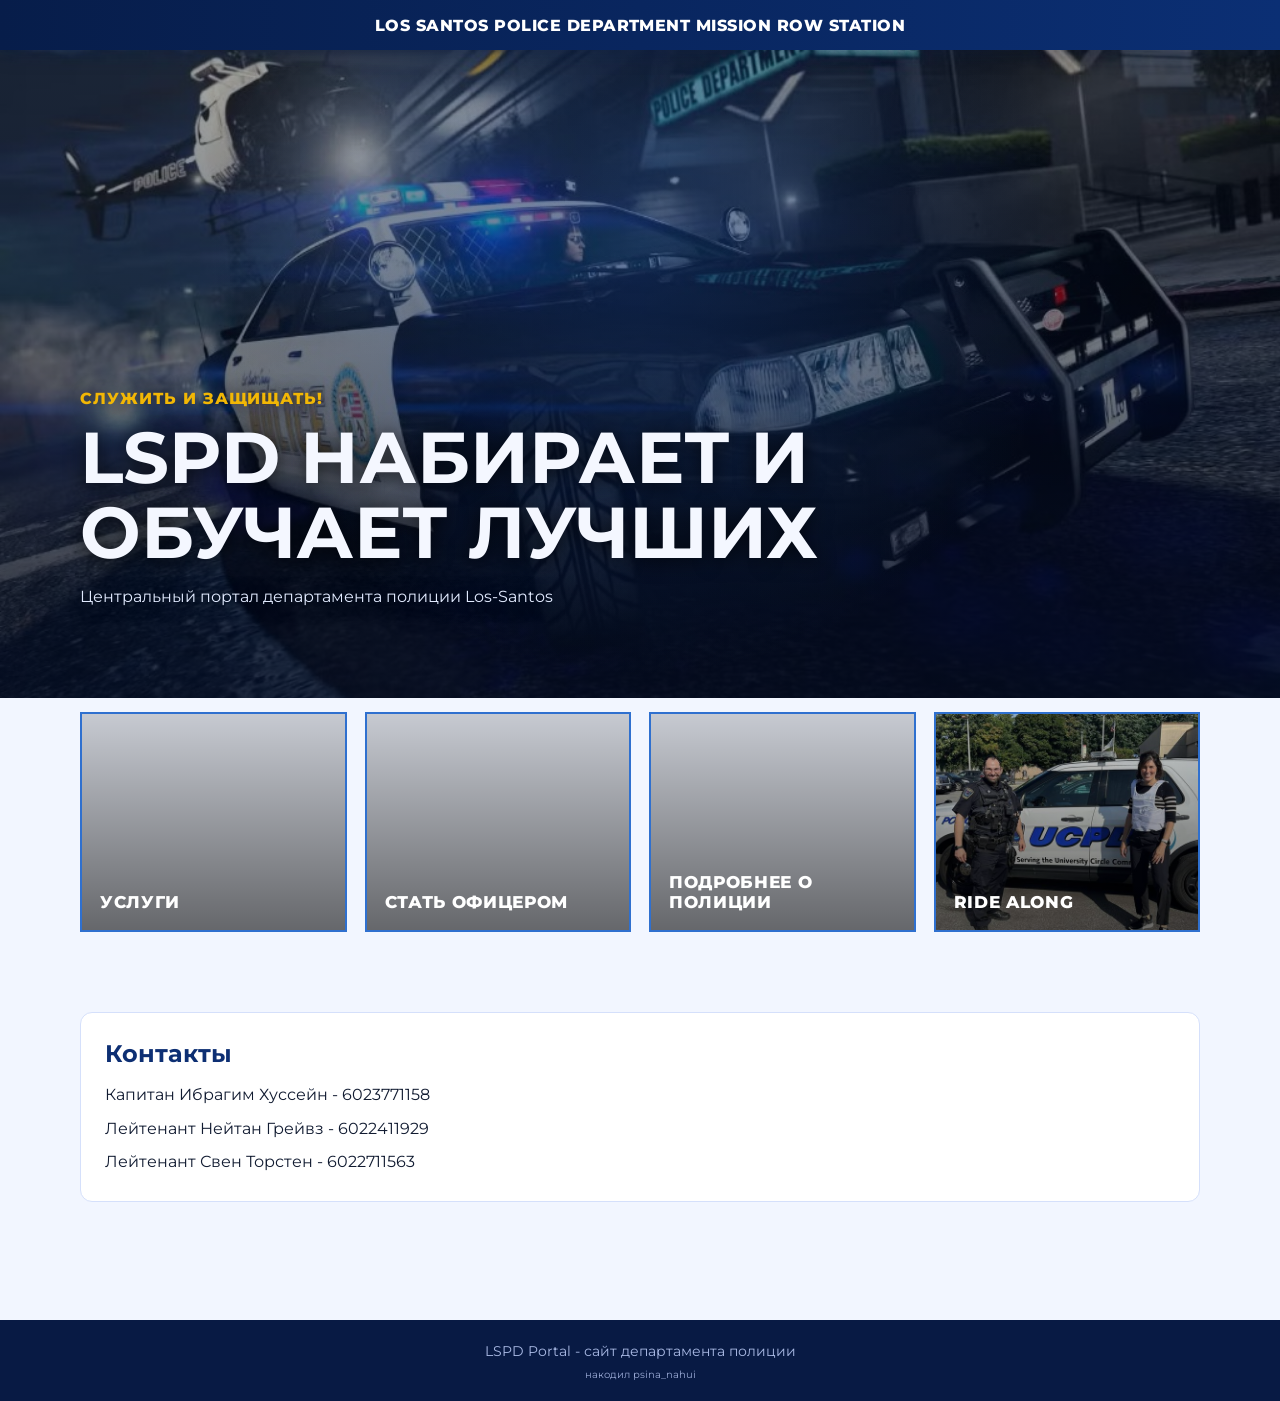
==== index.html @ c79b4810 "Футер: сайт департамента; карточка Ride Along — своё фото; правки текста Co-authored-by: Cursor <cur" ====
<!DOCTYPE html>
<html lang="ru">
<head>
  <meta charset="UTF-8">
  <meta name="viewport" content="width=device-width, initial-scale=1.0">
  <title>LSPD Portal | Los-Santos Police Department</title>
  <link rel="preconnect" href="https://fonts.googleapis.com">
  <link rel="preconnect" href="https://fonts.gstatic.com" crossorigin>
  <link href="https://fonts.googleapis.com/css2?family=Montserrat:wght@400;500;700;800&display=swap" rel="stylesheet">
  <link rel="stylesheet" href="styles.css">
</head>
<body>
  <header class="topbar">
    <div class="container nav">
      <a class="brand-text" href="index.html">LOS SANTOS POLICE DEPARTMENT MISSION ROW STATION</a>
    </div>
  </header>

  <main>
    <section class="hero">
      <div class="hero-overlay"></div>
      <div class="container hero-content">
        <p class="hero-kicker">Служить и защищать!</p>
        <h1>LSPD набирает и обучает лучших</h1>
        <p class="hero-subtitle">
          Центральный портал департамента полиции Los-Santos
        </p>
      </div>
    </section>

    <section class="section section-cards" id="forms">
      <div class="container">
        <div class="cards-grid">
        <a class="card card-2" href="uslugi.html" aria-label="Услуги департамента полиции">
          <span class="card-text-wrap">
            <span class="card-title">Услуги</span>
            <span class="card-hover-desc">Услуги предоставляемые департаментом полиции</span>
          </span>
        </a>
        <a class="card card-3" href="officer.html" aria-label="Стать офицером полиции Лос-Сантоса">
          <span class="card-text-wrap">
            <span class="card-title">Стать офицером</span>
            <span class="card-hover-desc">Требования, преимущества службы и подача заявлений в LSPD</span>
          </span>
        </a>
        <a class="card card-4" href="https://sites.google.com/view/projectbloodlines/главная-страница/цивилы/полиция" target="_blank" rel="noopener noreferrer" aria-label="Подробнее о полиции — справочные материалы">
          <span class="card-text-wrap">
            <span class="card-title">Подробнее о полиции</span>
            <span class="card-hover-desc">Справочные материалы о задачах и роли департамента в городе</span>
          </span>
        </a>
        <a class="card card-5" href="ride-along.html" aria-label="Программа Ride Along для граждан">
          <span class="card-text-wrap">
            <span class="card-title">Ride Along</span>
            <span class="card-hover-desc">Наблюдение за работой офицеров в патруле и подача заявки на участие</span>
          </span>
        </a>
        </div>
      </div>
    </section>

    <section class="section section-contacts" id="contacts">
      <div class="container contacts-box">
        <h2>Контакты</h2>
        <p>Капитан Ибрагим Хуссейн - 6023771158</p>
        <p>Лейтенант Нейтан Грейвз - 6022411929</p>
        <p>Лейтенант Свен Торстен - 6022711563</p>
      </div>
    </section>
  </main>

  <footer class="footer">
    <div class="container">
      <p class="footer-main">LSPD Portal - сайт департамента полиции</p>
      <p class="footer-note">накодил psina_nahui</p>
    </div>
  </footer>
</body>
</html>
---- styles.css ----
:root {
  --bg-dark: #071d4a;
  --bg-dark-2: #0b2f74;
  --accent: #1f66d1;
  --text: #f4f7ff;
  --muted: #cedaf8;
  --gold: #f2b705;
}

* {
  box-sizing: border-box;
}

html,
body {
  margin: 0;
  padding: 0;
  font-family: "Montserrat", Arial, sans-serif;
  background: #f2f6ff;
  color: #111b31;
}

.container {
  width: min(1120px, 92%);
  margin: 0 auto;
}

.topbar {
  position: sticky;
  top: 0;
  z-index: 50;
  height: 50px;
  background: linear-gradient(90deg, var(--bg-dark), var(--bg-dark-2));
  box-shadow: 0 4px 20px rgba(7, 29, 74, 0.28);
}

.nav {
  height: 50px;
  display: flex;
  align-items: center;
  justify-content: center;
}

.brand-text {
  color: #ffffff;
  font-size: clamp(0.72rem, 1.8vw, 1.02rem);
  font-weight: 800;
  letter-spacing: 0.03em;
  text-transform: uppercase;
  text-align: center;
  line-height: 1;
}

a.brand-text {
  text-decoration: none;
  display: flex;
  align-items: center;
  justify-content: center;
  width: 100%;
  min-height: 50px;
}

a.brand-text:hover {
  color: #e8eeff;
}

.hero {
  position: relative;
  min-height: 72vh;
  display: flex;
  align-items: flex-end;
  background:
    linear-gradient(180deg, rgba(4, 10, 28, 0.35) 0%, rgba(4, 12, 32, 0.82) 100%),
    url("images/hero-lspd.png") center/cover no-repeat;
}

.hero-inner {
  min-height: 48vh;
}

.hero-overlay {
  position: absolute;
  inset: 0;
  background: radial-gradient(circle at 50% 30%, rgba(37, 93, 191, 0.3), transparent 55%);
}

.hero-content {
  position: relative;
  z-index: 1;
  padding: 72px 0 88px;
  color: var(--text);
  text-shadow: 0 2px 20px rgba(0, 0, 0, 0.75);
}

.hero-kicker {
  margin: 0 0 12px;
  color: var(--gold);
  font-weight: 800;
  letter-spacing: 0.06em;
  text-transform: uppercase;
}

.hero h1 {
  margin: 0 0 14px;
  font-size: clamp(2rem, 6vw, 4.5rem);
  line-height: 1.04;
  max-width: 900px;
  text-transform: uppercase;
}

.hero-subtitle {
  margin: 0;
  max-width: 760px;
  color: #e2ebff;
  line-height: 1.65;
}

.section {
  padding: 58px 0;
}

.section-cards {
  padding-top: 4px;
}

.cards-grid {
  display: grid;
  grid-template-columns: repeat(4, minmax(0, 1fr));
  gap: 18px;
  /* не задавать горизонтальные margin — иначе перебивается margin: 0 auto у .container на том же элементе */
  padding: 10px 0;
  overflow: visible;
}

.cards-grid.single-card {
  grid-template-columns: minmax(260px, 460px);
  justify-content: center;
}

.card {
  position: relative;
  min-height: 220px;
  border: 2px solid #2f70cf;
  overflow: hidden;
  text-decoration: none;
  color: #ffffff;
  display: flex;
  align-items: flex-end;
  justify-content: flex-start;
  padding: 18px;
  background-size: cover;
  background-position: center;
  transition:
    transform 0.28s ease,
    box-shadow 0.28s ease;
}

.card::before {
  content: "";
  position: absolute;
  inset: 0;
  background: linear-gradient(180deg, rgba(0, 0, 0, 0.18), rgba(0, 0, 0, 0.58));
  transition: background 0.28s ease;
}

.card:hover,
.card:focus-visible {
  transform: scale(1.045);
  z-index: 2;
  box-shadow: 0 18px 42px rgba(13, 47, 115, 0.38);
}

.card:hover::before,
.card:focus-visible::before {
  background: linear-gradient(180deg, rgba(0, 0, 0, 0.52), rgba(0, 0, 0, 0.88));
}

.card:focus-visible {
  outline: 3px solid #5a9cff;
  outline-offset: 3px;
}

.card-text-wrap {
  display: block;
  position: relative;
  z-index: 1;
  width: 100%;
  max-width: 100%;
}

.card-title,
.card-hover-desc {
  display: block;
  transition: opacity 0.22s ease, visibility 0.22s ease;
}

.card-title {
  font-weight: 800;
  letter-spacing: 0.04em;
  text-transform: uppercase;
  font-size: 1.05rem;
}

.card-hover-desc {
  position: absolute;
  left: 0;
  right: 0;
  bottom: 0;
  opacity: 0;
  visibility: hidden;
  font-weight: 700;
  font-size: 0.92rem;
  line-height: 1.35;
  letter-spacing: 0.02em;
  text-transform: none;
}

.card:hover .card-title,
.card:focus-visible .card-title {
  opacity: 0;
  visibility: hidden;
}

.card:hover .card-hover-desc,
.card:focus-visible .card-hover-desc {
  opacity: 1;
  visibility: visible;
}

@media (prefers-reduced-motion: reduce) {
  .card {
    transition: none;
  }

  .card::before {
    transition: none;
  }

  .card-title,
  .card-hover-desc {
    transition: none;
  }
}

.card-2 {
  background-image: url("https://images.unsplash.com/photo-1450101499163-c8848c66ca85?auto=format&fit=crop&w=1200&q=80");
}

.card-3 {
  background-image: url("https://images.unsplash.com/photo-1589998059171-988d887df646?auto=format&fit=crop&w=1200&q=80");
}

.card-4 {
  background-image: url("https://images.unsplash.com/photo-1589829545856-d10d557cf95f?auto=format&fit=crop&w=1200&q=80");
}

.card-5 {
  background-image: url("images/ride-along-card.png");
}

.section-contacts {
  padding-top: 12px;
}

.contacts-box {
  background: #ffffff;
  border: 1px solid #d5e0fb;
  border-radius: 12px;
  padding: 26px 24px;
}

.contacts-box h2 {
  margin: 0 0 14px;
  color: #0d2f73;
}

.contacts-box p {
  margin: 0 0 8px;
  line-height: 1.6;
}

.contacts-box p:last-child {
  margin-bottom: 0;
}

.advantages-box {
  background: #ffffff;
  border: 1px solid #d5e0fb;
  border-radius: 12px;
  padding: 28px 24px;
}

.advantages-box h2 {
  margin: 0 0 14px;
  color: #0d2f73;
}

.advantages-box h3 {
  margin: 18px 0 10px;
  color: #0d2f73;
}

.advantages-box p {
  margin: 0 0 12px;
  line-height: 1.65;
}

.advantages-list {
  margin: 0 0 24px;
  padding-left: 24px;
  line-height: 1.7;
}

.pricing-age-note {
  margin: 12px 0 0;
  padding: 12px 14px;
  border-radius: 10px;
  background: #eef4ff;
  border: 1px solid #d7e4ff;
  line-height: 1.65;
}

.service-panel .price-list {
  margin: 0 0 18px;
  padding-left: 22px;
  line-height: 1.65;
}

.price-list li {
  margin-bottom: 8px;
}

.price-list li span {
  font-weight: 700;
  color: #0d2f73;
}

.service-label {
  display: block;
  margin: 0 0 8px;
  font-weight: 700;
  color: #0d2f73;
  font-size: 0.95rem;
}

.service-select {
  width: 100%;
  max-width: min(720px, 100%);
  margin: 0 0 18px;
  padding: 12px 14px;
  border-radius: 10px;
  border: 1px solid #c8d6f5;
  background: #f7f9ff;
  font-family: inherit;
  font-size: 0.95rem;
  color: #111b31;
  transition: border-color 0.25s ease, box-shadow 0.25s ease, transform 0.2s ease;
}

.service-select:focus {
  outline: none;
  border-color: #4f83dd;
  box-shadow: 0 0 0 4px rgba(79, 131, 221, 0.2);
  transform: translateY(-1px);
}

.service-panel {
  margin: 0 0 22px;
  background: #f8fbff;
  border: 1px solid #d7e4ff;
  border-radius: 10px;
  padding: 16px 16px 6px;
}

.service-panel p {
  margin: 0 0 12px;
  line-height: 1.65;
}

.service-panel-active {
  animation: panelFadeIn 0.35s ease;
}

@keyframes panelFadeIn {
  from {
    opacity: 0;
    transform: translateY(8px);
  }

  to {
    opacity: 1;
    transform: translateY(0);
  }
}

.actions-row {
  display: grid;
  grid-template-columns: repeat(3, minmax(0, 1fr));
  gap: 12px;
}

.actions-row-single {
  grid-template-columns: minmax(200px, 400px);
  justify-content: center;
}

.action-btn {
  display: inline-flex;
  align-items: center;
  justify-content: center;
  min-height: 54px;
  border: 0;
  border-radius: 10px;
  background: #1f66d1;
  color: #ffffff;
  text-decoration: none;
  font-weight: 700;
  text-align: center;
  padding: 12px 14px;
  cursor: pointer;
}

.action-btn:hover {
  background: #1859bb;
}

.action-btn-muted {
  background: #7890c4;
  cursor: not-allowed;
}

.action-btn-muted:hover {
  background: #7890c4;
}

.footer {
  margin-top: 60px;
  background: #081a44;
  color: #a9b9e4;
  text-align: center;
  padding: 22px 0 20px;
}

.footer-main {
  margin: 0 0 8px;
  font-size: 0.88rem;
}

.footer-note {
  margin: 0;
  font-size: 0.64rem;
  opacity: 0.92;
}

@media (max-width: 1100px) {
  .cards-grid {
    grid-template-columns: repeat(2, minmax(220px, 1fr));
  }
}

@media (max-width: 720px) {
  .nav {
    height: 50px;
  }

  .hero {
    min-height: 62vh;
  }

  .hero-content {
    padding: 56px 0;
  }

  .cards-grid {
    grid-template-columns: 1fr;
  }

  .card {
    min-height: 195px;
  }

  .actions-row {
    gap: 8px;
  }

  .actions-row .action-btn {
    font-size: clamp(0.62rem, 2.4vw, 0.82rem);
    padding: 10px 6px;
    min-height: 48px;
  }
}
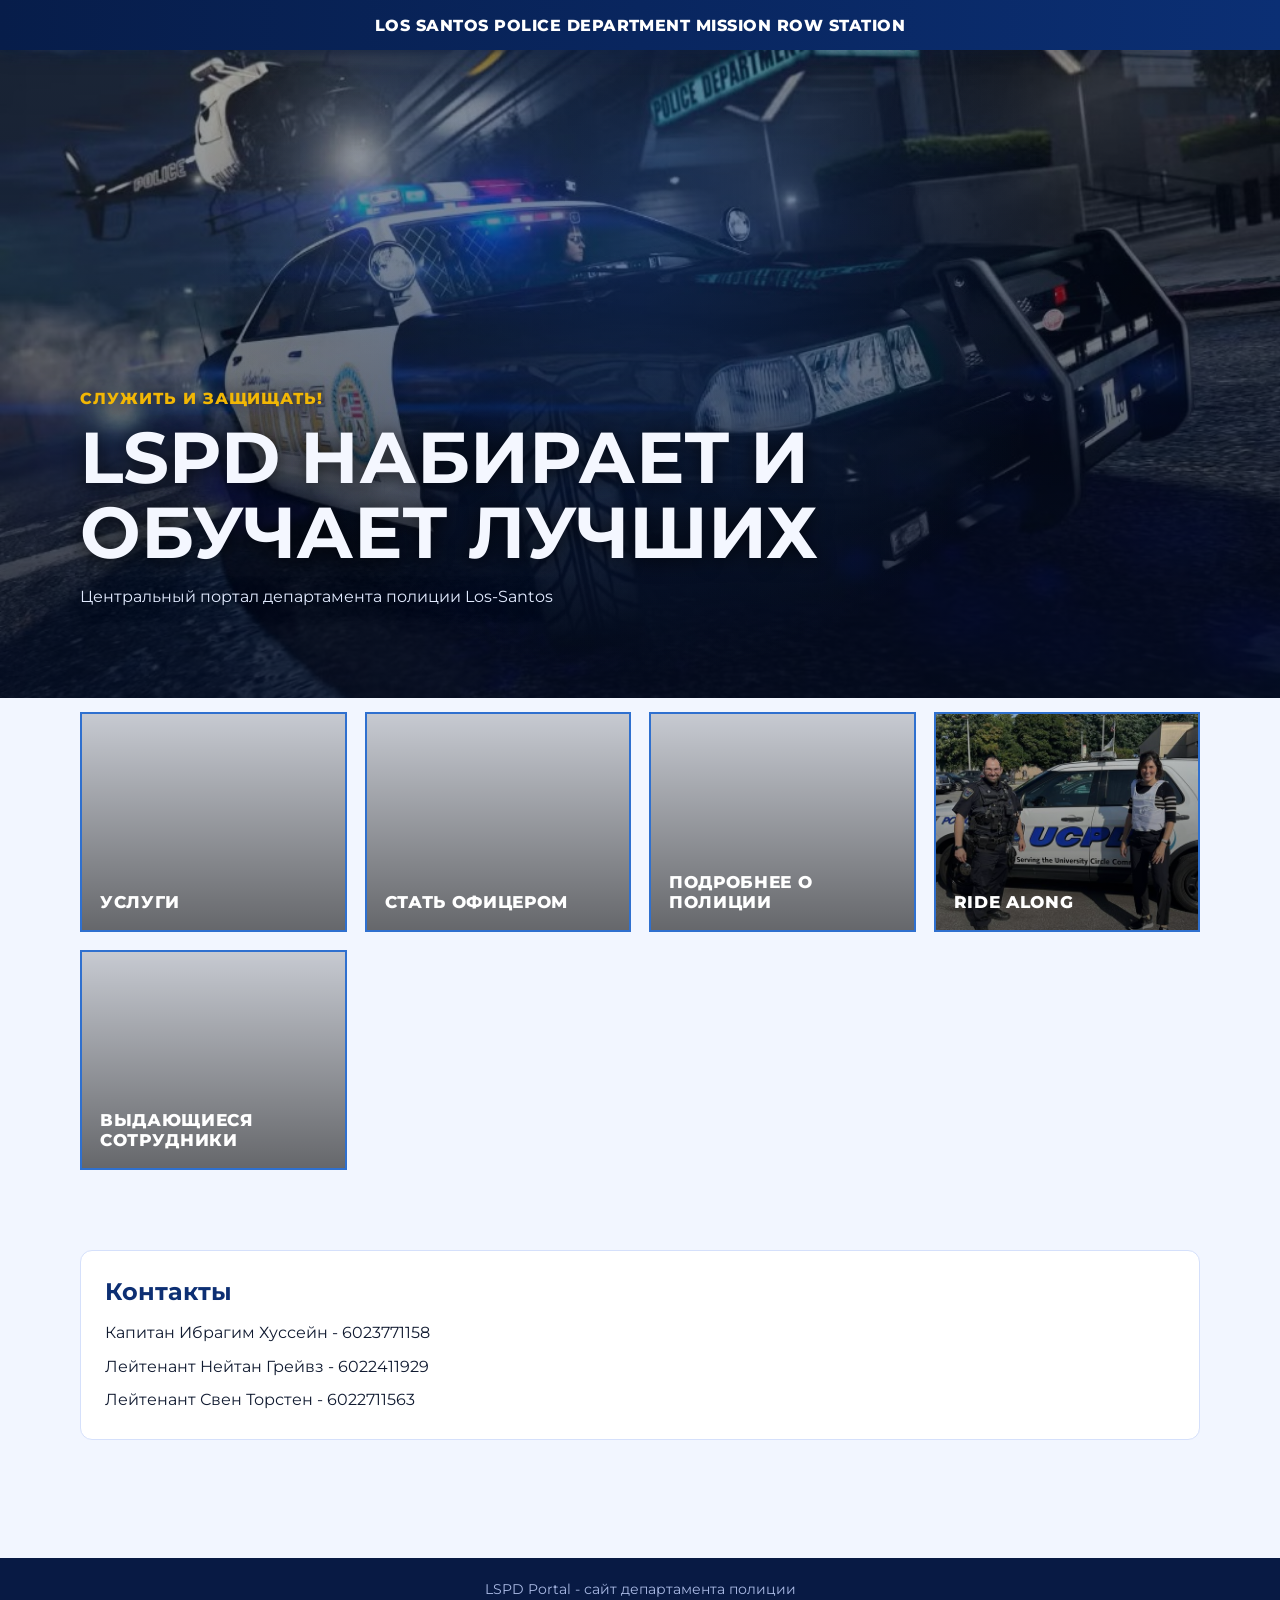
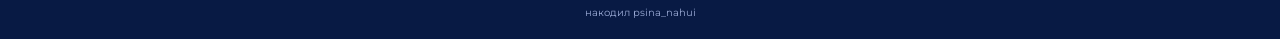
==== commit cd9678e5: "Доска почёта: Фрэнк Дребин, Иезикиль Коин, единый формат фото и текста Co-authored-by: Cursor <curso" ====
--- a/index.html
+++ b/index.html
@@ -55,6 +55,12 @@
             <span class="card-hover-desc">Наблюдение за работой офицеров в патруле и подача заявки на участие</span>
           </span>
         </a>
+        <a class="card card-6" href="luchshie-sotrudniki.html" aria-label="Выдающиеся сотрудники департамента">
+          <span class="card-text-wrap">
+            <span class="card-title">Выдающиеся сотрудники</span>
+            <span class="card-hover-desc">Офицеры, отмеченные департаментом за заслуги и примерную службу</span>
+          </span>
+        </a>
         </div>
       </div>
     </section>
--- a/styles.css
+++ b/styles.css
@@ -258,6 +258,223 @@
   background-image: url("images/ride-along-card.png");
 }
 
+.card-6 {
+  background-image: url("https://images.unsplash.com/photo-1560250589-ffd3c8b0109d?auto=format&fit=crop&w=1200&q=80");
+}
+
+.hero.hero-honor .hero-overlay {
+  background:
+    radial-gradient(circle at 78% 18%, rgba(242, 183, 5, 0.2), transparent 46%),
+    radial-gradient(circle at 50% 32%, rgba(37, 93, 191, 0.32), transparent 58%);
+}
+
+.section-honor {
+  padding-top: 36px;
+  background:
+    linear-gradient(180deg, #eef3ff 0%, #f2f6ff 22%, #f7f9ff 50%, #f2f6ff 100%);
+}
+
+.honor-intro {
+  text-align: center;
+  max-width: 680px;
+  margin: 0 auto 36px;
+}
+
+.honor-intro-badge {
+  display: inline-block;
+  margin-bottom: 14px;
+  padding: 7px 16px;
+  border-radius: 999px;
+  border: 1px solid rgba(242, 183, 5, 0.65);
+  background: linear-gradient(180deg, rgba(255, 252, 235, 0.95), rgba(242, 183, 5, 0.14));
+  color: #6a5200;
+  font-size: 0.72rem;
+  font-weight: 800;
+  letter-spacing: 0.16em;
+  text-transform: uppercase;
+}
+
+.honor-intro-text {
+  margin: 0;
+  line-height: 1.65;
+  color: #2a3f66;
+  font-size: 0.98rem;
+}
+
+.honor-board-grid {
+  display: grid;
+  gap: 20px;
+  max-width: 920px;
+  margin: 0 auto;
+}
+
+/* Единый размер портрета; блок текста не выше фото (лишнее — прокрутка) */
+.honor-card {
+  --honor-photo-w: 188px;
+  --honor-photo-h: 236px;
+
+  position: relative;
+  display: grid;
+  grid-template-columns: var(--honor-photo-w) 1fr;
+  gap: 20px 26px;
+  align-items: start;
+  padding: 22px 24px 22px 20px;
+  background: #ffffff;
+  border-radius: 14px;
+  border: 1px solid #d5e0fb;
+  box-shadow:
+    0 10px 32px rgba(7, 29, 74, 0.08),
+    inset 0 1px 0 rgba(255, 255, 255, 0.9);
+  overflow: hidden;
+}
+
+.honor-card::before {
+  content: "";
+  position: absolute;
+  left: 0;
+  top: 0;
+  bottom: 0;
+  width: 5px;
+  background: linear-gradient(180deg, var(--gold) 0%, #d99a00 40%, var(--accent) 100%);
+}
+
+.honor-card-photo-wrap {
+  position: relative;
+  z-index: 1;
+  width: var(--honor-photo-w);
+  height: var(--honor-photo-h);
+  flex-shrink: 0;
+}
+
+.honor-card-photo-inner {
+  width: 100%;
+  height: 100%;
+  border-radius: 12px;
+  overflow: hidden;
+  border: 1px solid rgba(47, 112, 207, 0.25);
+  background: #e8eefc;
+}
+
+.honor-card-img {
+  display: block;
+  width: 100%;
+  height: 100%;
+  object-fit: cover;
+  object-position: center top;
+}
+
+.honor-card-photo-placeholder {
+  display: flex;
+  align-items: center;
+  justify-content: center;
+  width: 100%;
+  height: 100%;
+  border-radius: 12px;
+  border: 2px dashed rgba(47, 112, 207, 0.45);
+  background: linear-gradient(145deg, #e8eefc 0%, #dce6fb 45%, #cfd9f5 100%);
+  color: #5a6d94;
+  font-size: 0.78rem;
+  font-weight: 700;
+  letter-spacing: 0.08em;
+  text-transform: uppercase;
+}
+
+.honor-card-text {
+  position: relative;
+  z-index: 1;
+  min-width: 0;
+  height: var(--honor-photo-h);
+  max-height: var(--honor-photo-h);
+  overflow-x: hidden;
+  overflow-y: auto;
+  display: flex;
+  flex-direction: column;
+  justify-content: flex-start;
+  box-sizing: border-box;
+  padding: 4px 6px 2px 0;
+}
+
+.honor-star {
+  display: inline-block;
+  margin-right: 6px;
+  color: var(--gold);
+  font-size: 0.85em;
+  text-shadow: 0 0 12px rgba(242, 183, 5, 0.45);
+  vertical-align: middle;
+}
+
+.honor-card-name {
+  margin: 0 0 6px;
+  font-size: clamp(1.12rem, 2.4vw, 1.65rem);
+  font-weight: 800;
+  letter-spacing: 0.06em;
+  line-height: 1.12;
+  text-transform: uppercase;
+  color: #0d2f73;
+}
+
+.honor-card-rank {
+  margin: 0 0 8px;
+  font-size: 0.78rem;
+  font-weight: 700;
+  letter-spacing: 0.07em;
+  text-transform: uppercase;
+  color: #1f66d1;
+}
+
+.honor-card-note {
+  margin: 0;
+  font-size: 0.82rem;
+  line-height: 1.45;
+  color: #4a5d82;
+  font-weight: 500;
+}
+
+.honor-card-bio {
+  margin: 0;
+  min-height: 0;
+}
+
+.honor-card-bio p {
+  margin: 0 0 0.55em;
+  font-size: 0.82rem;
+  line-height: 1.45;
+  color: #4a5d82;
+  font-weight: 500;
+}
+
+.honor-card-bio p:last-child {
+  margin-bottom: 0;
+}
+
+@media (max-width: 640px) {
+  .honor-card {
+    grid-template-columns: 1fr;
+    justify-items: center;
+    text-align: center;
+    padding: 20px 18px;
+  }
+
+  .honor-card-photo-wrap {
+    width: min(188px, 100%);
+    aspect-ratio: 188 / 236;
+    height: auto;
+  }
+
+  .honor-card-text {
+    width: 100%;
+    height: auto;
+    max-height: none;
+    overflow: visible;
+    justify-content: flex-start;
+    padding-right: 0;
+  }
+
+  .honor-card-name {
+    letter-spacing: 0.05em;
+  }
+}
+
 .section-contacts {
   padding-top: 12px;
 }
@@ -452,9 +669,9 @@
   opacity: 0.92;
 }
 
-@media (max-width: 1100px) {
+@media (max-width: 880px) {
   .cards-grid {
-    grid-template-columns: repeat(2, minmax(220px, 1fr));
+    grid-template-columns: repeat(2, minmax(0, 1fr));
   }
 }
 
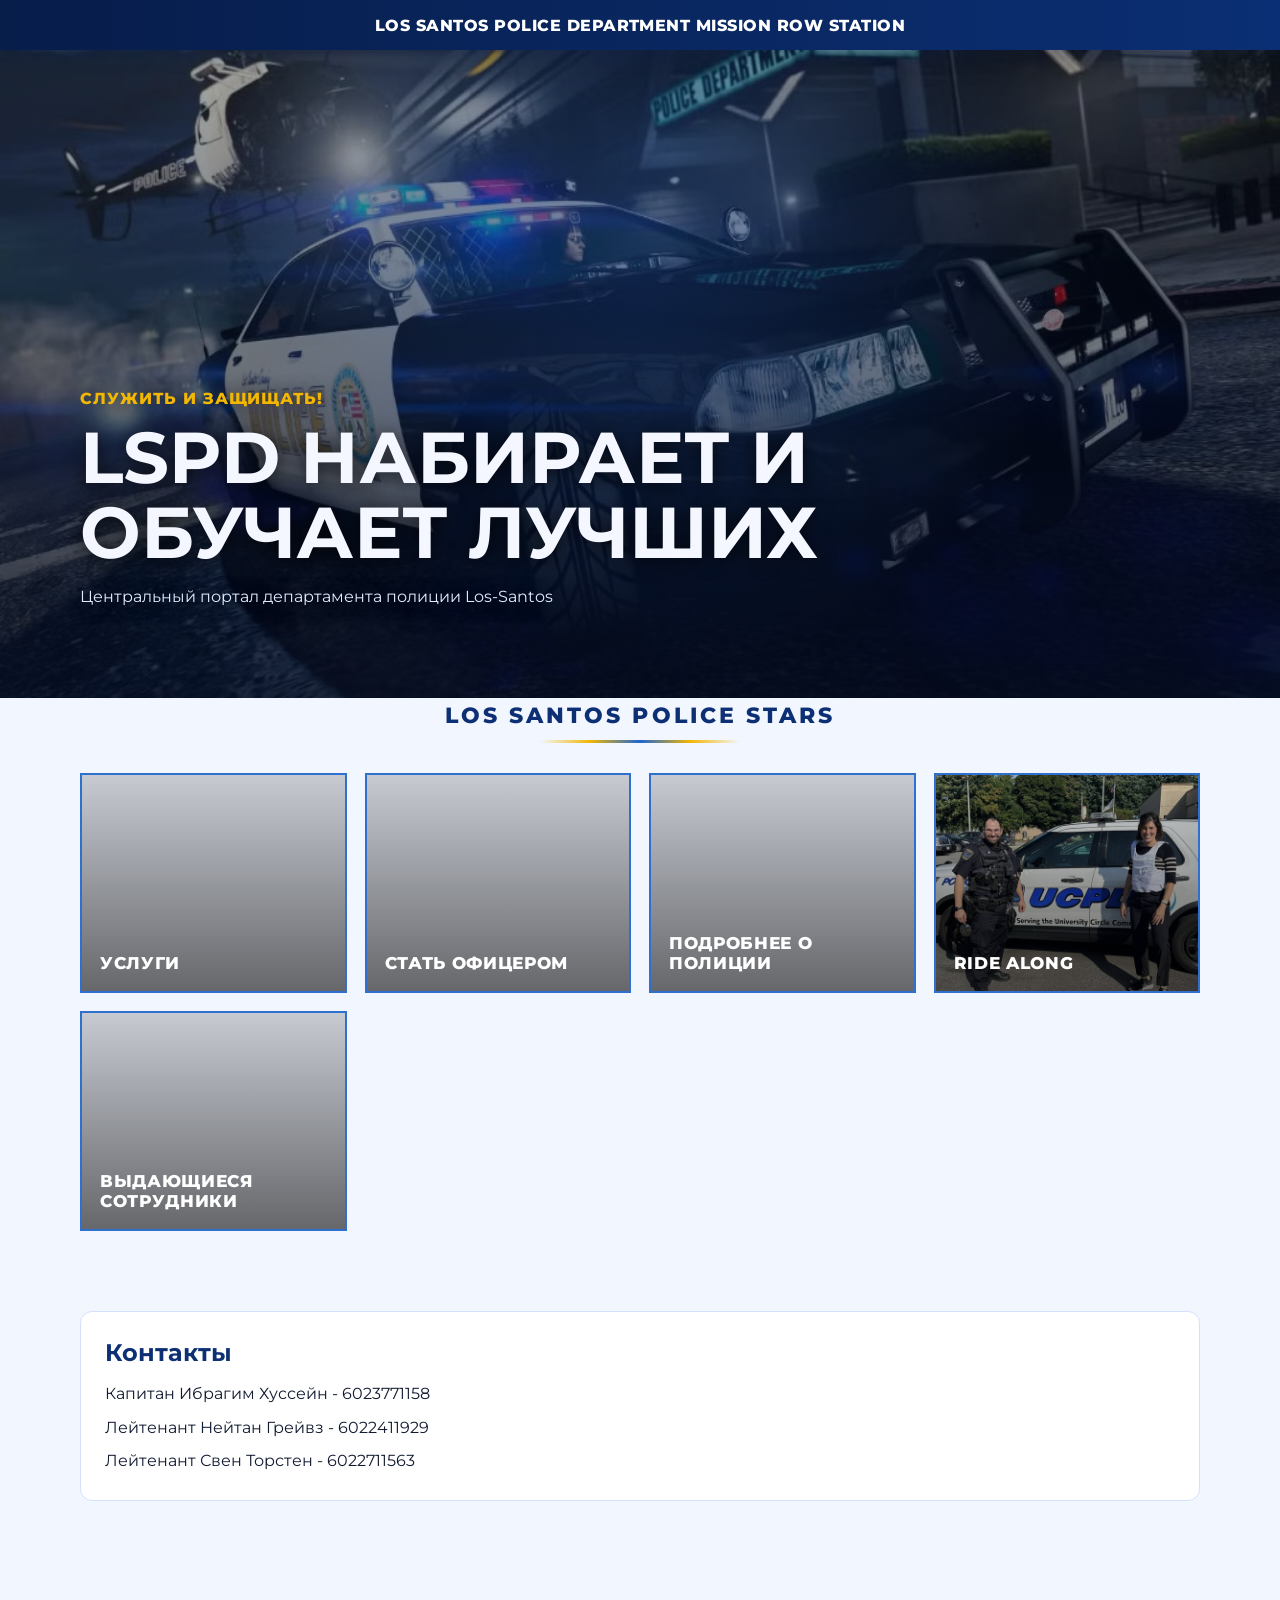
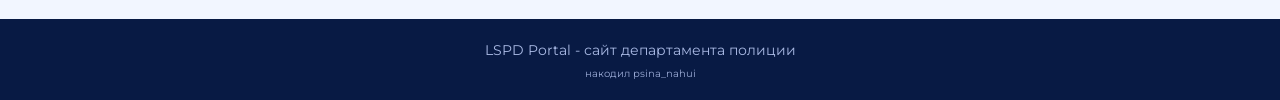
==== commit d73f1238: "Главная: надпись LOS SANTOS POLICE STARS над карточками Co-authored-by: Cursor <cursoragent@cursor.c" ====
--- a/index.html
+++ b/index.html
@@ -30,6 +30,7 @@
 
     <section class="section section-cards" id="forms">
       <div class="container">
+        <p class="cards-stars-heading">LOS SANTOS POLICE STARS</p>
         <div class="cards-grid">
         <a class="card card-2" href="uslugi.html" aria-label="Услуги департамента полиции">
           <span class="card-text-wrap">
--- a/styles.css
+++ b/styles.css
@@ -121,6 +121,26 @@
 
 .section-cards {
   padding-top: 4px;
+}
+
+.cards-stars-heading {
+  margin: 0 0 20px;
+  text-align: center;
+  font-size: clamp(0.95rem, 2.4vw, 1.35rem);
+  font-weight: 800;
+  letter-spacing: 0.14em;
+  text-transform: uppercase;
+  color: #0d2f73;
+}
+
+.cards-stars-heading::after {
+  content: "";
+  display: block;
+  width: min(200px, 40%);
+  height: 3px;
+  margin: 12px auto 0;
+  border-radius: 2px;
+  background: linear-gradient(90deg, transparent, var(--gold), var(--accent), var(--gold), transparent);
 }
 
 .cards-grid {
@@ -274,33 +294,6 @@
     linear-gradient(180deg, #eef3ff 0%, #f2f6ff 22%, #f7f9ff 50%, #f2f6ff 100%);
 }
 
-.honor-intro {
-  text-align: center;
-  max-width: 680px;
-  margin: 0 auto 36px;
-}
-
-.honor-intro-badge {
-  display: inline-block;
-  margin-bottom: 14px;
-  padding: 7px 16px;
-  border-radius: 999px;
-  border: 1px solid rgba(242, 183, 5, 0.65);
-  background: linear-gradient(180deg, rgba(255, 252, 235, 0.95), rgba(242, 183, 5, 0.14));
-  color: #6a5200;
-  font-size: 0.72rem;
-  font-weight: 800;
-  letter-spacing: 0.16em;
-  text-transform: uppercase;
-}
-
-.honor-intro-text {
-  margin: 0;
-  line-height: 1.65;
-  color: #2a3f66;
-  font-size: 0.98rem;
-}
-
 .honor-board-grid {
   display: grid;
   gap: 20px;
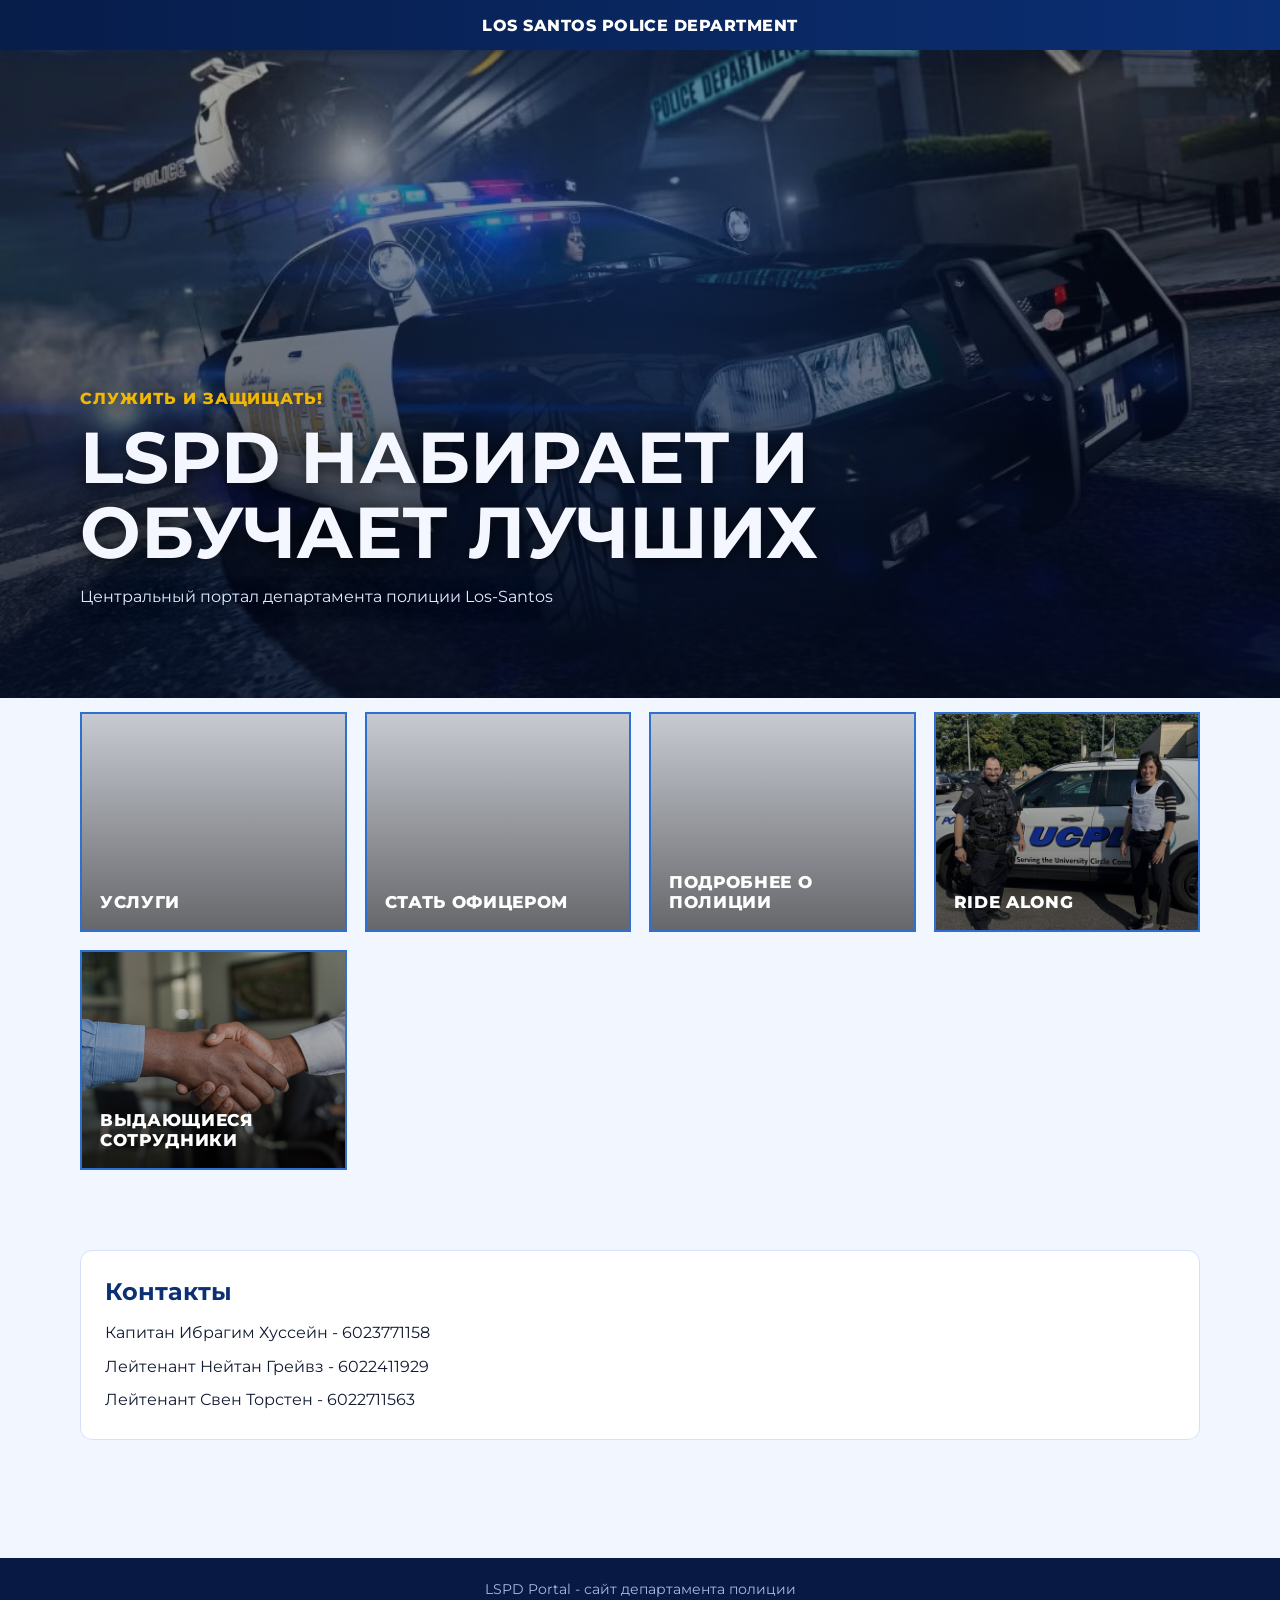
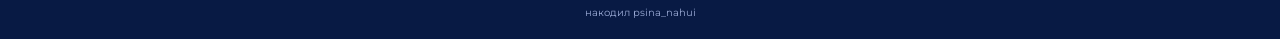
==== commit 8b3d5728: "Карточка «лучшие сотрудники»: своё фото; STARS на доске почёта; шапка без Mission Row Co-authored-by" ====
--- a/index.html
+++ b/index.html
@@ -12,7 +12,7 @@
 <body>
   <header class="topbar">
     <div class="container nav">
-      <a class="brand-text" href="index.html">LOS SANTOS POLICE DEPARTMENT MISSION ROW STATION</a>
+      <a class="brand-text" href="index.html">LOS SANTOS POLICE DEPARTMENT</a>
     </div>
   </header>
 
@@ -30,7 +30,6 @@
 
     <section class="section section-cards" id="forms">
       <div class="container">
-        <p class="cards-stars-heading">LOS SANTOS POLICE STARS</p>
         <div class="cards-grid">
         <a class="card card-2" href="uslugi.html" aria-label="Услуги департамента полиции">
           <span class="card-text-wrap">
--- a/styles.css
+++ b/styles.css
@@ -123,8 +123,14 @@
   padding-top: 4px;
 }
 
-.cards-stars-heading {
-  margin: 0 0 20px;
+.police-stars-banner {
+  margin: 0 0 22px;
+  padding-top: 20px;
+  border-top: 4px solid var(--bg-dark);
+}
+
+.police-stars-heading {
+  margin: 0;
   text-align: center;
   font-size: clamp(0.95rem, 2.4vw, 1.35rem);
   font-weight: 800;
@@ -133,7 +139,7 @@
   color: #0d2f73;
 }
 
-.cards-stars-heading::after {
+.police-stars-heading::after {
   content: "";
   display: block;
   width: min(200px, 40%);
@@ -279,7 +285,8 @@
 }
 
 .card-6 {
-  background-image: url("https://images.unsplash.com/photo-1560250589-ffd3c8b0109d?auto=format&fit=crop&w=1200&q=80");
+  background-image: url("images/card-best-employees.jpg");
+  background-position: center 35%;
 }
 
 .hero.hero-honor .hero-overlay {
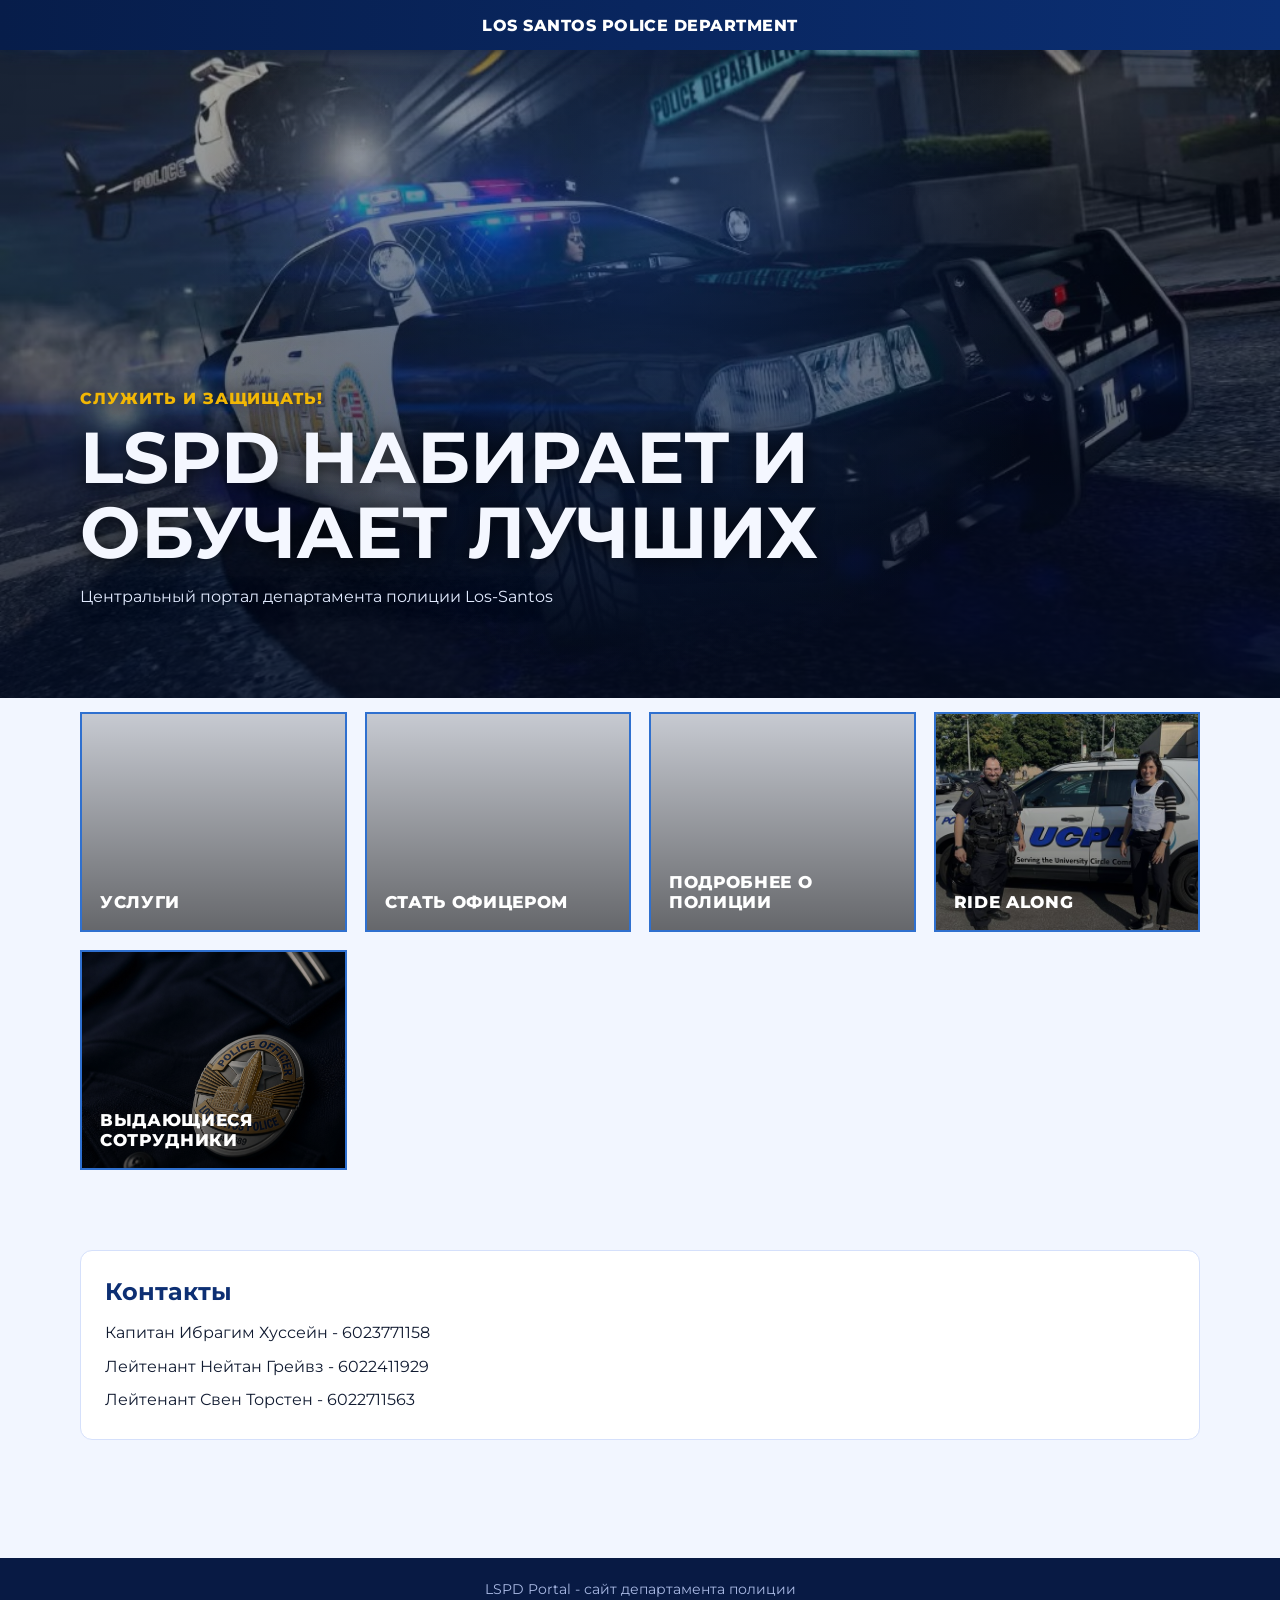
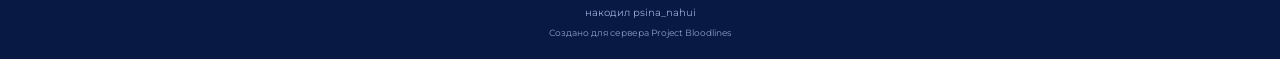
==== commit 45fb8219: "Подвал: строка про сервер Project Bloodlines Co-authored-by: Cursor <cursoragent@cursor.com>" ====
--- a/index.html
+++ b/index.html
@@ -79,6 +79,7 @@
     <div class="container">
       <p class="footer-main">LSPD Portal - сайт департамента полиции</p>
       <p class="footer-note">накодил psina_nahui</p>
+      <p class="footer-server">Создано для сервера Project Bloodlines</p>
     </div>
   </footer>
 </body>
--- a/styles.css
+++ b/styles.css
@@ -285,8 +285,8 @@
 }
 
 .card-6 {
-  background-image: url("images/card-best-employees.jpg");
-  background-position: center 35%;
+  background-image: url("images/card-best-employees.png");
+  background-position: center center;
 }
 
 .hero.hero-honor .hero-overlay {
@@ -301,11 +301,24 @@
     linear-gradient(180deg, #eef3ff 0%, #f2f6ff 22%, #f7f9ff 50%, #f2f6ff 100%);
 }
 
+.section-honor .container {
+  width: min(1240px, 95%);
+}
+
 .honor-board-grid {
   display: grid;
+  grid-template-columns: repeat(2, minmax(0, 1fr));
   gap: 20px;
-  max-width: 920px;
+  max-width: 100%;
   margin: 0 auto;
+}
+
+/* Нечётное число карточек: последняя по центру, ширина как у одной колонки */
+.honor-board-grid > .honor-card:last-child:nth-child(odd) {
+  grid-column: 1 / -1;
+  width: 100%;
+  max-width: calc((100% - 20px) / 2);
+  justify-self: center;
 }
 
 /* Единый размер портрета; блок текста не выше фото (лишнее — прокрутка) */
@@ -447,6 +460,18 @@
   margin-bottom: 0;
 }
 
+@media (max-width: 900px) {
+  .honor-board-grid {
+    grid-template-columns: 1fr;
+  }
+
+  .honor-board-grid > .honor-card:last-child:nth-child(odd) {
+    grid-column: auto;
+    max-width: none;
+    justify-self: stretch;
+  }
+}
+
 @media (max-width: 640px) {
   .honor-card {
     grid-template-columns: 1fr;
@@ -669,6 +694,13 @@
   opacity: 0.92;
 }
 
+.footer-server {
+  margin: 8px 0 0;
+  font-size: 0.58rem;
+  line-height: 1.35;
+  opacity: 0.82;
+}
+
 @media (max-width: 880px) {
   .cards-grid {
     grid-template-columns: repeat(2, minmax(0, 1fr));
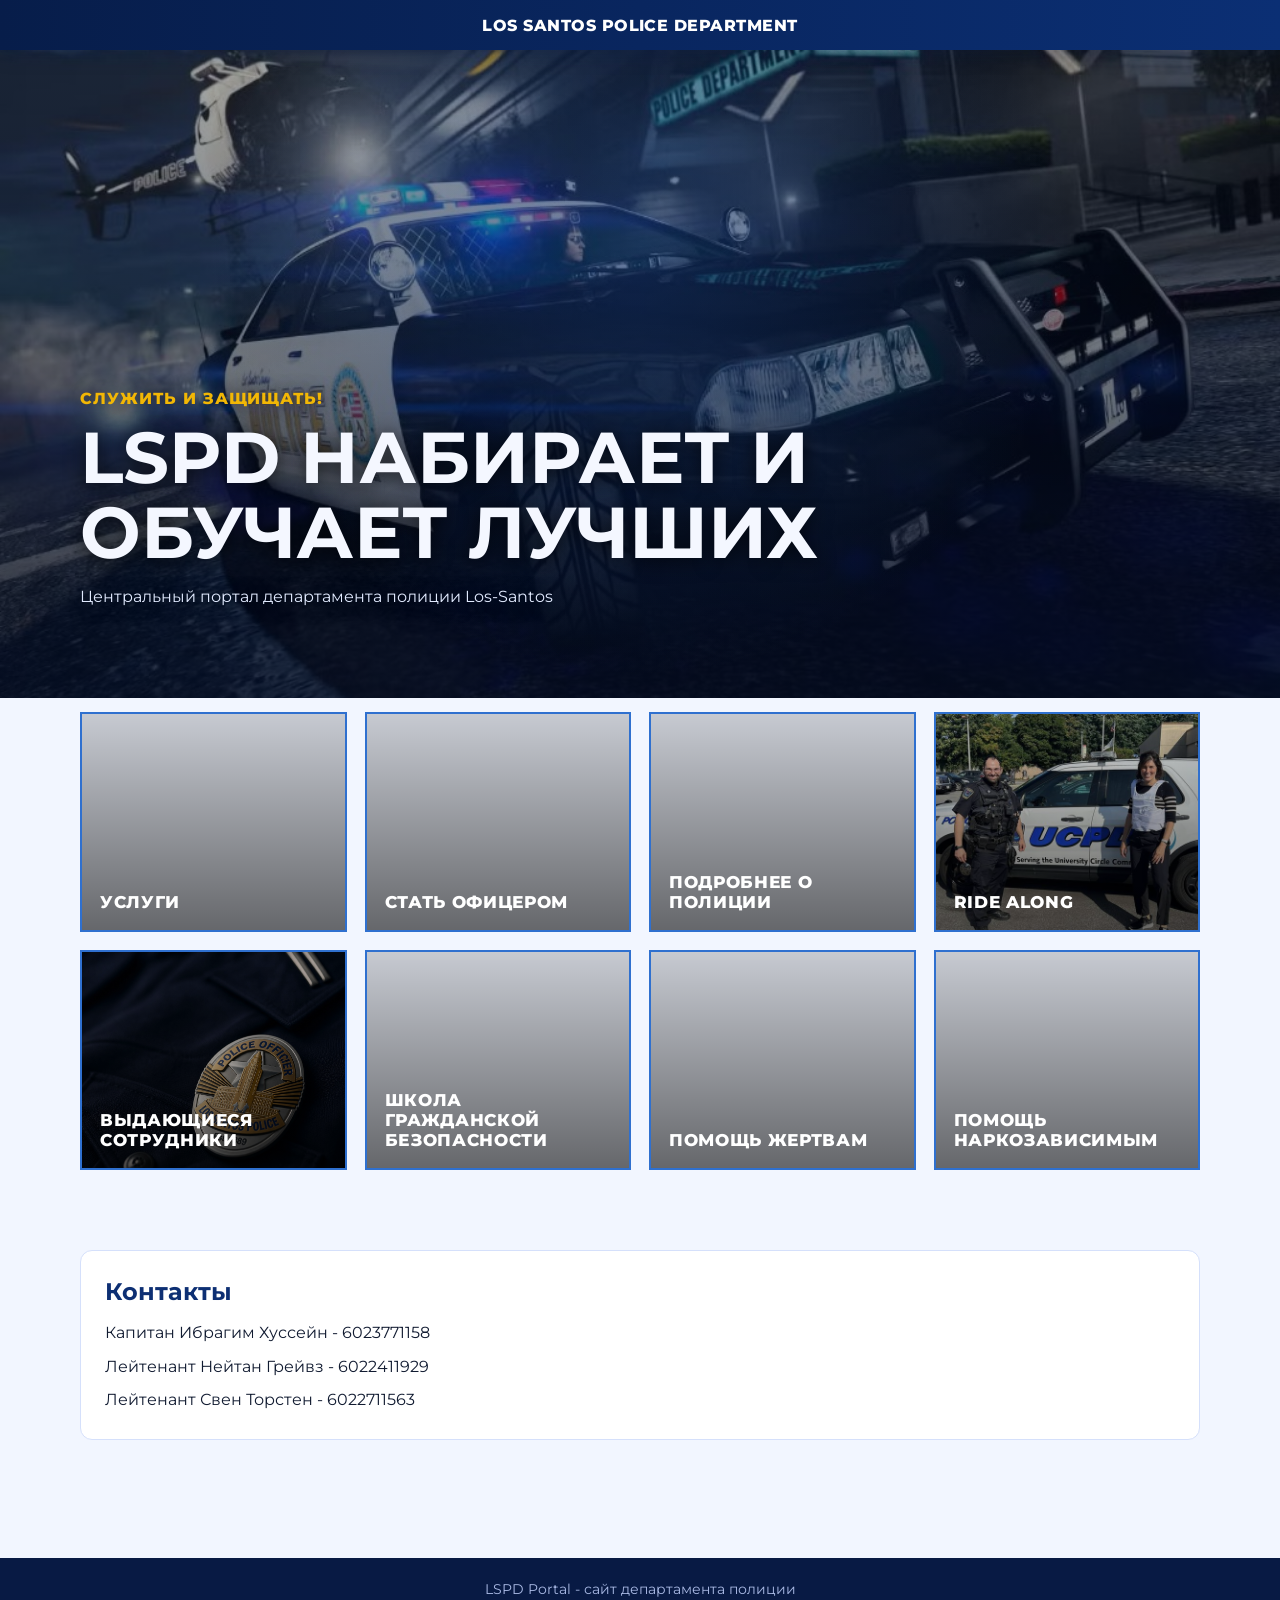
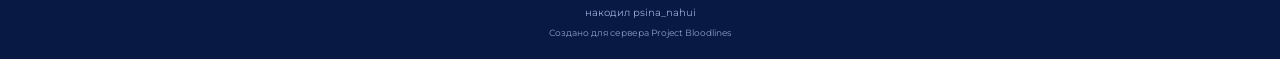
==== commit 1efe58bf: "Три программы: карточки на главной и страницы с кнопкой «Записаться» Co-authored-by: Cursor <cursora" ====
--- a/index.html
+++ b/index.html
@@ -61,6 +61,24 @@
             <span class="card-hover-desc">Офицеры, отмеченные департаментом за заслуги и примерную службу</span>
           </span>
         </a>
+        <a class="card card-7" href="shkola-grazhdanskoy-bezopasnosti.html" aria-label="Школа гражданской безопасности">
+          <span class="card-text-wrap">
+            <span class="card-title">Школа гражданской безопасности</span>
+            <span class="card-hover-desc">Обучение безопасности и действиям в чрезвычайных ситуациях для граждан</span>
+          </span>
+        </a>
+        <a class="card card-8" href="pomoshch-zhertvam.html" aria-label="Программа помощи жертвам преступлений">
+          <span class="card-text-wrap">
+            <span class="card-title">Помощь жертвам</span>
+            <span class="card-hover-desc">Программа помощи жертвам преступлений — поддержка и сопровождение</span>
+          </span>
+        </a>
+        <a class="card card-9" href="pomoshch-narkozavisimym.html" aria-label="Программа помощи наркозависимым">
+          <span class="card-text-wrap">
+            <span class="card-title">Помощь наркозависимым</span>
+            <span class="card-hover-desc">Программа помощи наркозависимым — консультации и направление на поддержку</span>
+          </span>
+        </a>
         </div>
       </div>
     </section>
--- a/styles.css
+++ b/styles.css
@@ -289,6 +289,43 @@
   background-position: center center;
 }
 
+.card-7 {
+  background-image: url("https://images.unsplash.com/photo-1523240795612-9a054b0db644?auto=format&fit=crop&w=1200&q=80");
+}
+
+.card-8 {
+  background-image: url("https://images.unsplash.com/photo-1559027615-cd4628901753?auto=format&fit=crop&w=1200&q=80");
+}
+
+.card-9 {
+  background-image: url("https://images.unsplash.com/photo-1573497019236-b8d87734a5a2?auto=format&fit=crop&w=1200&q=80");
+}
+
+.cards-grid > .card:last-child:nth-child(odd) {
+  grid-column: 1 / -1;
+  width: 100%;
+  max-width: calc((100% - 20px) / 2);
+  justify-self: center;
+}
+
+.program-placeholder {
+  margin: 0 0 1.25em;
+  padding: 18px 20px;
+  border-radius: 10px;
+  border: 1px dashed rgba(47, 112, 207, 0.45);
+  background: #f4f8ff;
+  color: #4a5d82;
+  line-height: 1.65;
+  font-style: italic;
+}
+
+.program-form-note {
+  margin: 12px 0 0;
+  text-align: center;
+  font-size: 0.82rem;
+  color: #5a6d94;
+}
+
 .hero.hero-honor .hero-overlay {
   background:
     radial-gradient(circle at 78% 18%, rgba(242, 183, 5, 0.2), transparent 46%),
@@ -705,6 +742,12 @@
   .cards-grid {
     grid-template-columns: repeat(2, minmax(0, 1fr));
   }
+
+  .cards-grid > .card:last-child:nth-child(odd) {
+    grid-column: auto;
+    max-width: none;
+    justify-self: stretch;
+  }
 }
 
 @media (max-width: 720px) {
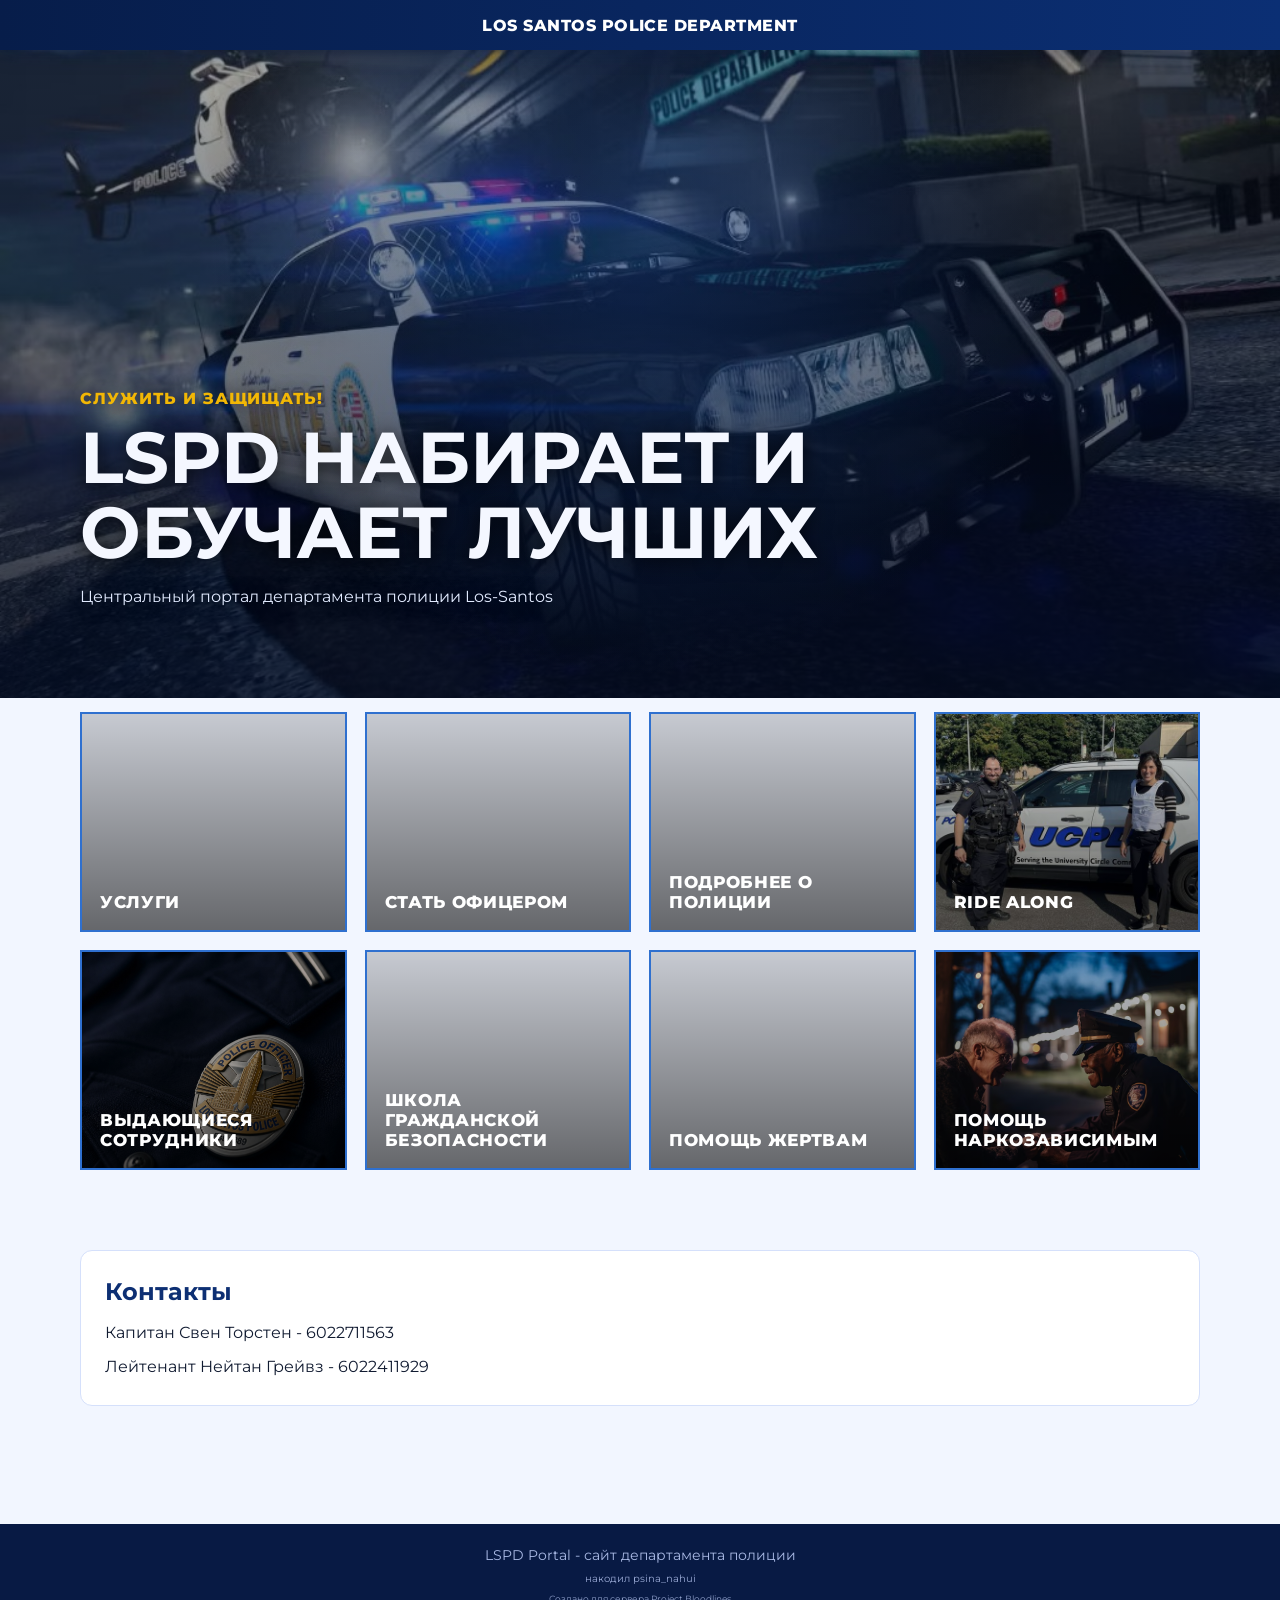
==== commit 2ce371ec: "Контакты: капитан Свен Торстен вместо Ибрагима Хуссейна Co-authored-by: Cursor <cursoragent@cursor.c" ====
--- a/index.html
+++ b/index.html
@@ -70,7 +70,7 @@
         <a class="card card-8" href="pomoshch-zhertvam.html" aria-label="Программа помощи жертвам преступлений">
           <span class="card-text-wrap">
             <span class="card-title">Помощь жертвам</span>
-            <span class="card-hover-desc">Программа помощи жертвам преступлений — поддержка и сопровождение</span>
+            <span class="card-hover-desc">Помощь жертвам насильственных преступлений — поддержка и реабилитация</span>
           </span>
         </a>
         <a class="card card-9" href="pomoshch-narkozavisimym.html" aria-label="Программа помощи наркозависимым">
@@ -86,9 +86,8 @@
     <section class="section section-contacts" id="contacts">
       <div class="container contacts-box">
         <h2>Контакты</h2>
-        <p>Капитан Ибрагим Хуссейн - 6023771158</p>
+        <p>Капитан Свен Торстен - 6022711563</p>
         <p>Лейтенант Нейтан Грейвз - 6022411929</p>
-        <p>Лейтенант Свен Торстен - 6022711563</p>
       </div>
     </section>
   </main>
--- a/styles.css
+++ b/styles.css
@@ -298,7 +298,8 @@
 }
 
 .card-9 {
-  background-image: url("https://images.unsplash.com/photo-1573497019236-b8d87734a5a2?auto=format&fit=crop&w=1200&q=80");
+  background-image: url("images/card-pomoshch-narkozavisimym.png");
+  background-position: center 35%;
 }
 
 .cards-grid > .card:last-child:nth-child(odd) {
